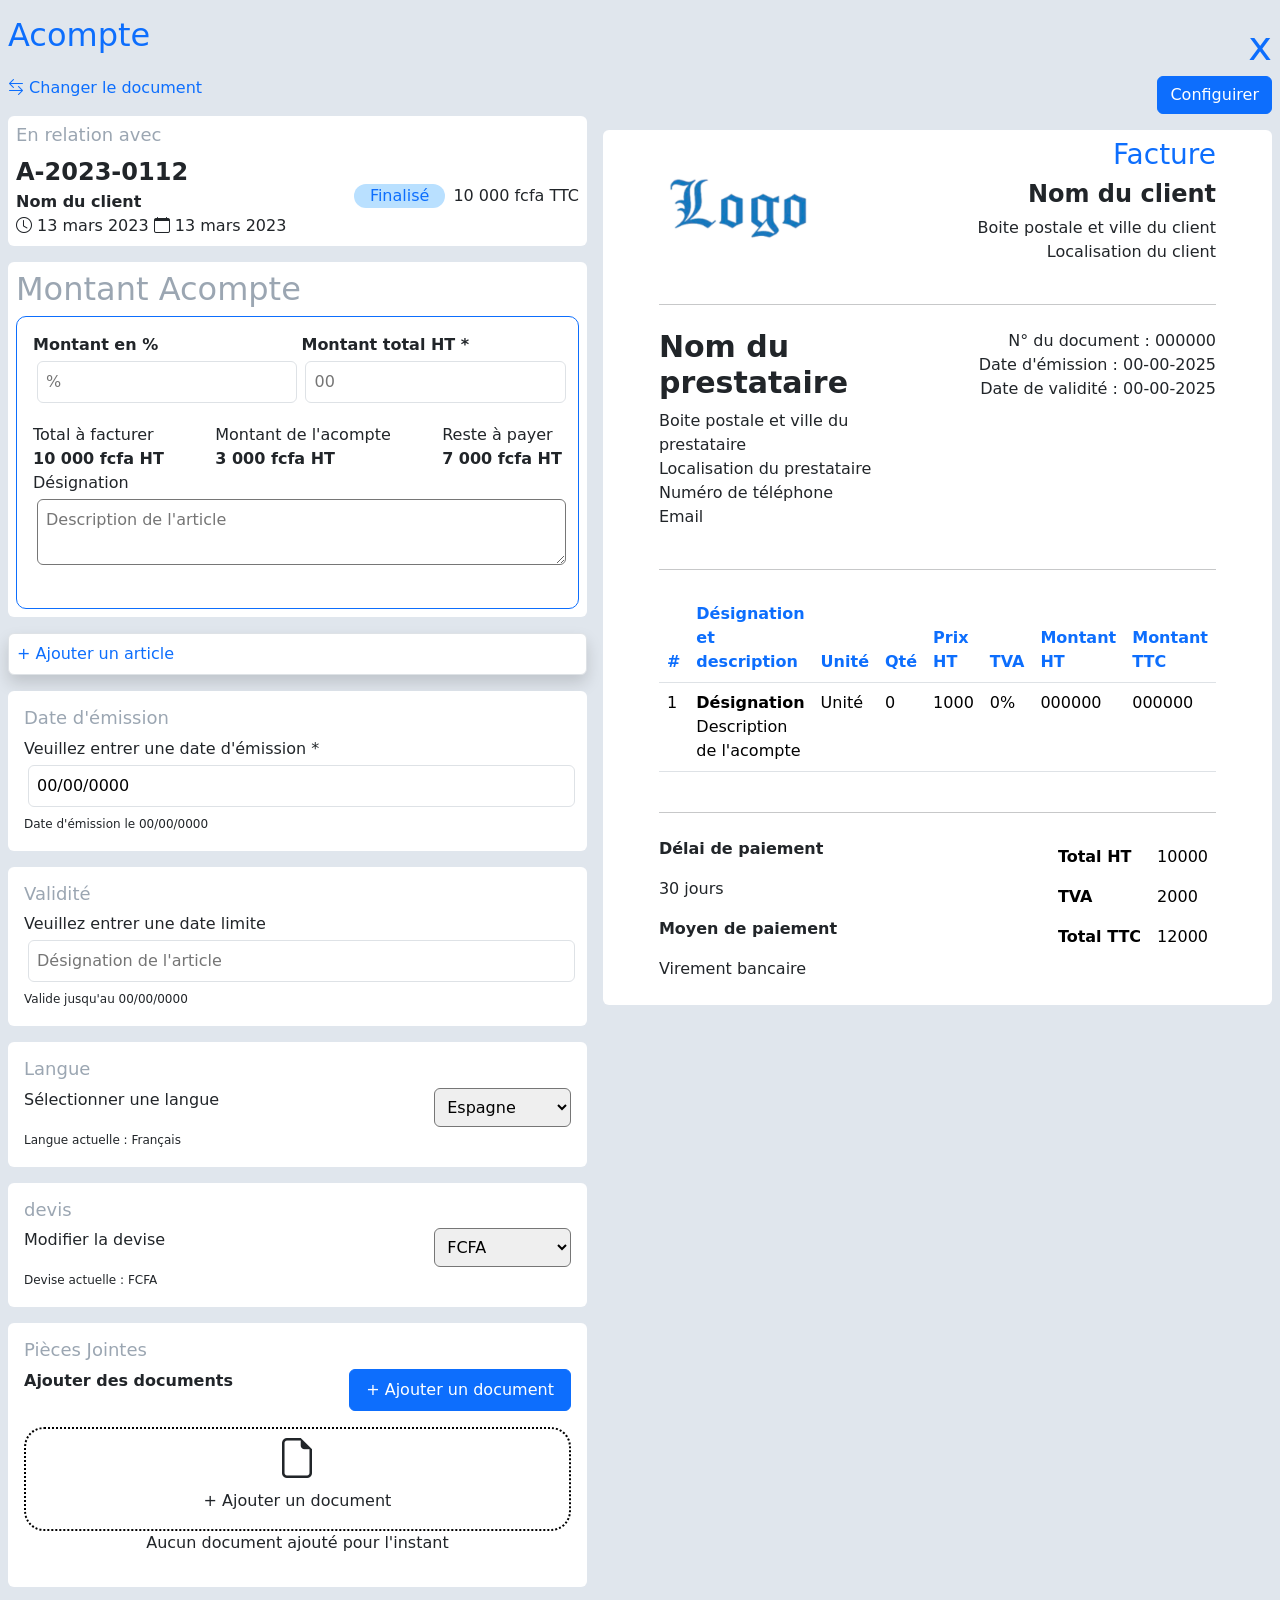
==== acompte.html @ 7ad30ef3 "mise à jour" ====
<!DOCTYPE html>
<html lang="en">

<head>
    <meta charset="UTF-8">
    <meta name="viewport" content="width=device-width, initial-scale=1.0">
    <title>crer acompte</title>
    <link href="https://cdn.jsdelivr.net/npm/bootstrap@5.3.8/dist/css/bootstrap.min.css" rel="stylesheet">
    <link rel="stylesheet" href="https://cdn.jsdelivr.net/npm/bootstrap-icons@1.11.3/font/bootstrap-icons.css">
    <link rel="stylesheet" href="style.css">
</head>

<body class="p-0 mx-2">

    <div class="d-flex mt-3 FAC1  justify-content-between">
        <h1 class="fs-2 text-primary">Acompte</h1>
        <span class="fs-1 text-primary">x</span>
    </div>

    <div class="d-flex gap-3 FAC ">
        <div class="d-flex w-100  flex-column">

            <div>
                <p class="text-primary">
                    <i class="bi bi-arrow-left-right"></i>
                    Changer le document
                </p>
            </div>

            <div class="rounded bg-white p-2">
                <h5 class="relation">En relation avec</h5>

                <div class="d-flex FAC justify-content-between">
                    <div class="">
                        <span class="fs-4 fw-bolder"> A-2023-0112</span> <br>
                        <span class="fw-bolder">Nom du client</span> <br>
                        <i class="bi bi-clock"></i> 13 mars 2023
                        <i class="bi bi-calendar"></i> 13 mars 2023

                    </div>

                    <div class="d-flex align-items-center gap-2 ">
                        <div class="d-flex gap-2">
                            <button class="btn btn-primary p-0 fina px-3">Finalisé</button>

                        </div>
                        <h6 class="p-0 m-0"> 10 000 fcfa TTC</h6>
                    </div>
                </div>


            </div>

            <div class="rounded bg-white p-2 mt-3">
                <div class="d-flex FAC justify-content-between">
                    <h5 class="relation fs-2">Montant Acompte</h5>
                </div>
                <div class="d-flex flex-column p-3 justify-content-between nOMD ">

                    <div class="d-flex FAC gap-2 w-100">
                        <form method="get" action="" class="w-100">
                            <p>
                                <label class="fw-bold" for="prenom">Montant en % </label> <br>
                                <input type="text" required name="prenom" id="prenom" placeholder="%"
                                    class="w-100 p-2 border rounded m-1" size="30" maxlength="20">
                            </p>
                        </form>
                        <form method="get" action="" class="w-100">
                            <p>
                                <label class="fw-bold" for="prenom">Montant total HT *</label> <br>
                                <input type="text" required name="prenom" id="prenom" placeholder="00"
                                    class="w-100 p-2 border rounded m-1" size="30" maxlength="20">
                            </p>
                        </form>

                    </div>

                    <div class="d-flex align-items-center justify-content-center justify-content-between">

                        <div>
                            Total à facturer <br>
                            <span class="fw-bolder">10 000 fcfa HT</span>
                        </div>
                        <div>
                            Montant de l'acompte<br>
                            <span class="fw-bolder">3 000 fcfa HT</span>
                        </div>
                        <div>
                            Reste à payer<br>
                            <span class="fw-bolder">7 000 fcfa HT</span>
                        </div>

                    </div>

                    <form method="get" action="" class="h-25">
                        <p>
                            <label for="ameliorer">Désignation</label><br>
                            <textarea name="ameliorer" id="ameliorer" placeholder="Description de l'article"
                                class="w-100 p-2 rounded m-1"></textarea>
                        </p>
                    </form>


                </div>
            </div>

            <button class="btn border bg-white shadow p-2 text-primary mt-3 cursor-pointer text-start">+ Ajouter un
                article</button>

            <div class="rounded bg-white p-3 mt-3">
                <div class="d-flex flex-column justify-content-between">
                    <h5 class="relation">Date d'émission</h5>
                    <form method="get" action="" class="w-100">
                        <p class="p-0 m-0">
                            <label for="prenom">Veuillez entrer une date d'émission *</label> <br>
                            <input type="text" required name="prenom" id="prenom" placeholder="" value="00/00/0000"
                                class="w-100 p-2 border rounded m-1" size="30" maxlength="20">
                        </p>
                        <span class="jus p-0 m-0">Date d'émission le 00/00/0000</span>
                    </form>
                </div>
            </div>

            <div class="rounded bg-white p-3 mt-3 ">
                <div class="d-flex flex-column justify-content-between">
                    <h5 class="relation">Validité </h5>
                    <form method="get" action="" class="w-100">
                        <p class="p-0 m-0">
                            <label for="prenom">Veuillez entrer une date limite </label> <br>
                            <input type="text" required name="prenom" id="prenom"
                                placeholder="Désignation de l'article " class="w-100 p-2 border rounded m-1" size="30"
                                maxlength="20">
                        </p>
                        <span class="jus p-0 m-0">Valide jusqu'au 00/00/0000</span>
                    </form>
                </div>
            </div>

            <div class="rounded bg-white p-3 mt-3">
                <div class="d-flex flex-column justify-content-between">
                    <h5 class="relation">Langue </h5>
                    <form method="get" action="">
                        <p class="d-flex justify-content-between p-0 m-0">
                            <label for="pays">Sélectionner une langue</label>
                            <select name="pays" id="pays" class="rounded p-2 w-25">
                                <option value="espagne">Espagne</option>
                                <option value="royaume-uni">Royaume-Uni</option>
                                <option value="canada">Canada</option>
                                <option value="japon">Japon</option>
                            </select>
                        </p>
                        <span class="jus p-0 m-0">Langue actuelle : Français</span>
                    </form>
                </div>
            </div>
            <div class="rounded bg-white p-3 mt-3">
                <div class="d-flex flex-column justify-content-between">
                    <h5 class="relation">devis </h5>
                    <form method="get" action="">
                        <p class="d-flex justify-content-between p-0 m-0">
                            <label for="pays">Modifier la devise</label>
                            <select name="pays" id="pays" class="rounded p-2 w-25">
                                <option value="espagne">FCFA</option>
                                <option value="royaume-uni">Dollar</option>
                                <option value="canada">Euro</option>
                                <!-- <option value="japon">Japon</option> -->
                            </select>
                        </p>
                        <span class="jus p-0 m-0">Devise actuelle : FCFA</span>
                    </form>
                </div>
            </div>

            <div class="rounded bg-white p-3 mb-3 mt-3">
                <div class="d-flex flex-column justify-content-between">
                    <h5 class="relation">Pièces Jointes </h5>
                    <form method="get" action="">
                        <p class="d-flex justify-content-between p-0 m-0">
                            <label class="fw-bolder" for="pays">Ajouter des documents</label>
                            <button class="btn btn-primary py-2  px-3">+ Ajouter un document</button>
                        </p>
                        <div class="d-flex document mt-3 align-items-center justify-content-center flex-column">

                            <i class="bi bi-file-earmark fs-1"></i>
                            <p>+ Ajouter un document</p>

                        </div>
                    </form>
                    <p class="w-100 text-center"> Aucun document ajouté pour l'instant</p>
                </div>
            </div>
        </div>

        <div class="d-flex  flex-column  configui gap-3">

            <div class="d-flex align-items-end justify-content-end">
                <button class="btn btn-primary">Configuirer</button>

            </div>

            <div class="d-flex align-items-end w-auto configui justify-content-end">
                <div class="d-flex flex-column gap-2 bg-white p-2 rounded">
                    <div class="row align-items-center px-lg-5 px-3 gy-3">
                        <div class="col-lg-5 text-center text-lg-start">
                            <img src="image/logo.png" class="img-fluid w-75" alt="">
                        </div>

                        <div class="col-lg-7 text-lg-end text-center">
                            <h3 class="text-primary">Facture</h3>
                            <h4 class="fw-bolder">Nom du client</h4>
                            <p>
                                Boite postale et ville du client <br>
                                Localisation du client
                            </p>
                        </div>
                    </div>

                    <hr class="mx-5">
                    <div class="row px-lg-5 px-3 gy-4">
                        <div class="col-lg-6">
                            <h1 class="logo fw-bolder">Nom du prestataire</h1>

                            <p>
                                Boite postale et ville du prestataire <br>
                                Localisation du prestataire <br>
                                Numéro de téléphone <br>
                                Email
                            </p>
                        </div>

                        <div class="col-lg-6 text-lg-end">
                            <p>
                                N° du document : 000000 <br>
                                Date d'émission : 00-00-2025 <br>
                                Date de validité : 00-00-2025
                            </p>
                        </div>
                    </div>

                     <hr class="mx-5">

                    <div class="table-responsive px-lg-5 px-2">

                        <table class="table text-primary text-start">

                            <thead class="">
                                <tr>
                                    <th class="text-primary" >#</th>
                                    <th class="text-primary">Désignation et description</th>
                                    <th class="text-primary">Unité</th>
                                    <th class="text-primary">Qté</th>
                                    <th class="text-primary">Prix HT</th>
                                    <th class="text-primary">TVA</th>
                                    <th class="text-primary">Montant HT</th>
                                    <th class="text-primary">Montant TTC</th>
                                </tr>
                            </thead>

                            <tbody>

                                <tr>

                                    <td>1</td>

                                    <td class="text-start">
                                        <strong>Désignation</strong><br>
                                       Description de l'acompte<br>
                                    </td>

                                    <td>Unité</td>

                                    <td>0</td>

                                    <td>1000</td>

                                    <td>0%</td>

                                    <td>000000</td>

                                    <td>000000</td>

                                </tr>

                            </tbody>

                        </table>

                    </div>

                    <hr class="mx-5">


                    <div class="row px-lg-5 px-3 gy-4">

                        <div class="col-lg-6">

                            <p class="fw-bold">Délai de paiement</p>

                            <p>30 jours</p>

                            <p class="fw-bold">Moyen de paiement</p>

                            <p>Virement bancaire</p>

                        </div>

                        <div class="col-lg-6">

                            <table class="table table-borderless w-auto ms-lg-auto">

                                <tr>

                                    <th>Total HT</th>

                                    <td>10000</td>

                                </tr>

                                <tr>

                                    <th>TVA</th>

                                    <td>2000</td>

                                </tr>

                                <tr>

                                    <th>Total TTC</th>

                                    <td>12000</td>

                                </tr>

                            </table>

                        </div>

                    </div>
                </div>
            </div>

        </div>

    </div>

    </div>
    <script src="https://cdn.jsdelivr.net/npm/bootstrap@5.3.8/dist/js/bootstrap.bundle.min.js"></script>
</body>

</html>
---- style.css ----
body {
    background: #E0E6ED;
    overflow-x: hidden;
    padding-top: 170px;
}

.header {
    color: white;
    padding: 15px;
}

.nOMD {
    border-radius: 10px;
    border: 1px solid #0d6efd;
}

.jus {
    font-size: 12px;
}

.header-fixed {
    
    position: fixed;
    top: 0;
    left: 0;
    width: 100%;
    z-index: 1000;
}

.menu-card {
    background: white;
    border-radius: 10px;
    padding: 20px;
}

.pointer {
    cursor: pointer;
}

.relation {
    color: #9ba6b2;
}

.nav-tabs .nav-link {
    color: #333;
    border: none;
    border-radius: 8px;
    margin: 0 5px;
    padding: 10px 20px;
    transition: 0.3s;
}

.nav-tabs .nav-link:hover {
    background-color: #27375E;
    color: #fff;
}

.nav-tabs .nav-link.active {
    background-color: #89C7F4;
    color: #fff;
    font-weight: bold;
}

.nav-tabs {
    border-bottom: none;
}

.CONTENU {
    margin-top: 80px;
}

.document {
    border: 2px dotted black;
    border-radius: 20px;
}

.shadow-bottom {
    box-shadow: 0 6px 10px rgba(0, 0, 0, 0.4);
}

.auto {
    background-color: #27375E;
}

.conte {
    background-color: #E0E6ED;
}

.fact {
    background: #E0E6ED;
}

.clien {
    padding: 10px;
}

.police {
    font-size: 12px;
}

.Doc {
    font-size: 12px;
}

.Nom {
    font-size: 11px;
}

.offcan {
    width: 700px !important;

}

.fina {
    border-radius: 20px;
    background-color: #B9E0FF;
    border: none !important;
    color: #0d6efd;
}

.previ {
    border-bottom: 2px solid #0d6efd;
    font-size: 18px;
    width: 200px !important;
}

.card1{
    margin: 50px;
    padding: 10px;
    box-shadow: 0 6px 10px rgba(0, 0, 0, 0.4);
}

.card2{
    border: 1px solid rgb(69, 57, 236) !important;
    padding: 9px !important;
    margin: 4px;
    border-radius: 10px;
    /* height: 300px !important */
    
}


.relation {
    font-size: 18px;
}

.logo {
    font-size: 30px;
}

.Desi {
    overflow-x: auto !important;

}

.desi1 {
    font-size: 12px !important;
    color: #0d6efd;

}

.desi3 {

    border-bottom: 3px solid #0d6efd;
    ;
}

.desi2 {
    font-size: 13px !important;
    color: black;
}

.hrdesi {
    /* background-color: #0d6efd !important; */
    border: 2px solid #0d6efd
}

.svc{
    width: 95%;
    gap: 60px !important;
}

.svc1{
    color: #327be9;
}
.colr{
    color: #767a85;
}
.peti{
    font-size: 11px;
}
.final{
    background-color: #a4c3f1;
    border-radius: 10px;
    padding-inline: 20px !important;
    color: #135bc8;
}



.configui {
    width: 100%;
}

.configui>div {
    width: 100%;
    max-width: 1100px;
}

.logo {
    font-size: 30px;
}


.demo-box {
    background: #FFFFFF;
    border-radius: 6px;
}

.cole {
    width: 15px;
    height: 15px;
    background: #575b5e;
    border-radius: 3px;
}

.cole1 {
    width: 15px;
    height: 15px;
    background: #FE7437;
    border-radius: 3px;
}
.cole2 {
    width: 15px;
    height: 15px;
    background: #EEEEEE;
    border-radius: 3px;
}

.box-2{
    background-color: #FFFFFF !important;
    display: flex;
    align-items: center;
    justify-content: center !important;
    /* height: 400px !important; */

    overflow-y: auto;
    max-height: 470px; /* ou 400px / 500px selon ton layout */
    
    /* cache scrollbar */
    scrollbar-width: none; /* Firefox */
    -ms-overflow-style: none; /* IE et Edge */
}

/* Chrome, Safari */
.box-2::-webkit-scrollbar{
    display: none;
}

.box-3{
    height: 4px !important;
    width: 100% !important;
    background-color: #a2a1a2 !important;
    display: flex;
    align-items: center;
    /* justify-content: center !important; */
}
.bx1{
    height: 4px !important;
    width: 140px !important;
    background-color: #769eee !important;
    display: flex;
    /* align-items: center; */
    /* justify-content: center !important; */
}

.cursor-pointer {
    cursor: pointer !important;
}

.entete{
    background: #2B375C;
background: linear-gradient(0deg,rgba(43, 55, 92, 0.99) 77%, rgba(53, 72, 136, 1) 91%);
}





@media (max-width: 1440px) {
    .CONTENU {
        width: 100%;
    }

    .menu {
        width: auto !important;
    }

    .menu1 {
        width: 100% !important;

    }

}



/* =======================
   DESKTOP (ton design)
======================= */
.menu {
    display: flex;
    gap: 10px;
}

.menu-item {
    width: 100%;
    border-left: 1px solid white;
    padding: 10px;
}

.menu-item label {
    font-weight: bold;
    display: block;
    margin-bottom: 10px;
}

.submenu p {
    margin: 5px 0;
}

/* cacher checkbox desktop */
.menu-item input {
    display: none;
}

/* =======================
   MOBILE
======================= */
@media (max-width:768px) {

    .CONTENU {
        margin-top: 220px;
    }

    .FAC,
    .FAC1 {
        flex-direction: column;
    }

    .FAC1 {
        flex-direction: column;
        align-items: center;
        justify-content: center;
    }

    .signalé {
        flex-direction: column;
    }

    .signalé1 {
        flex-direction: column;
    }

    .clien {
        width: 100% !important;
    }

    .clien4 {
        display: flex;
        align-items: center;
        justify-content: center;
    }

    .menu {
        flex-direction: column;
        position: relative;
    }

    .menuli {
        width: 80% !important;
        display: flex !important;
        align-items: center !important;

    }

    .header {
        display: flex;
        flex-direction: column;
        gap: 10px;
    }

    .menu-item {
        position: relative;
    }

    .menu-item label {
        padding: 15px;
        border-radius: 12px;
        background: #3C54AA;
        display: block;
        cursor: pointer;
    }

    /* submenu caché */
    .submenu {
        position: absolute;
        top: 90%;
        left: 0;
        width: 100%;
        border-radius: 11px;
        color: black;
        background: #e0e5ec;
        display: none;
        z-index: 999;
    }


    /* ouverture sans pousser les autres */
    .menu-item input:checked~.submenu {
        display: block;
    }

    .submenu p {
        padding: 12px 15px;
        margin: 0;
        border-top: 1px solid rgba(255, 255, 255, .2);
    }

    .submenu p:hover {
        background: #0a58ca;
    }

    .svc{
        flex-direction: column;
    }
}

@media (max-width: 425px) {
    .configui {
        width: 400px !important;
        /* background-color: #198754 !important; */
    }

    .table {
        font-size: 12px;
    }

    .desi1 {
        font-size: 6px !important;
        color: #0d6efd;

    }
}
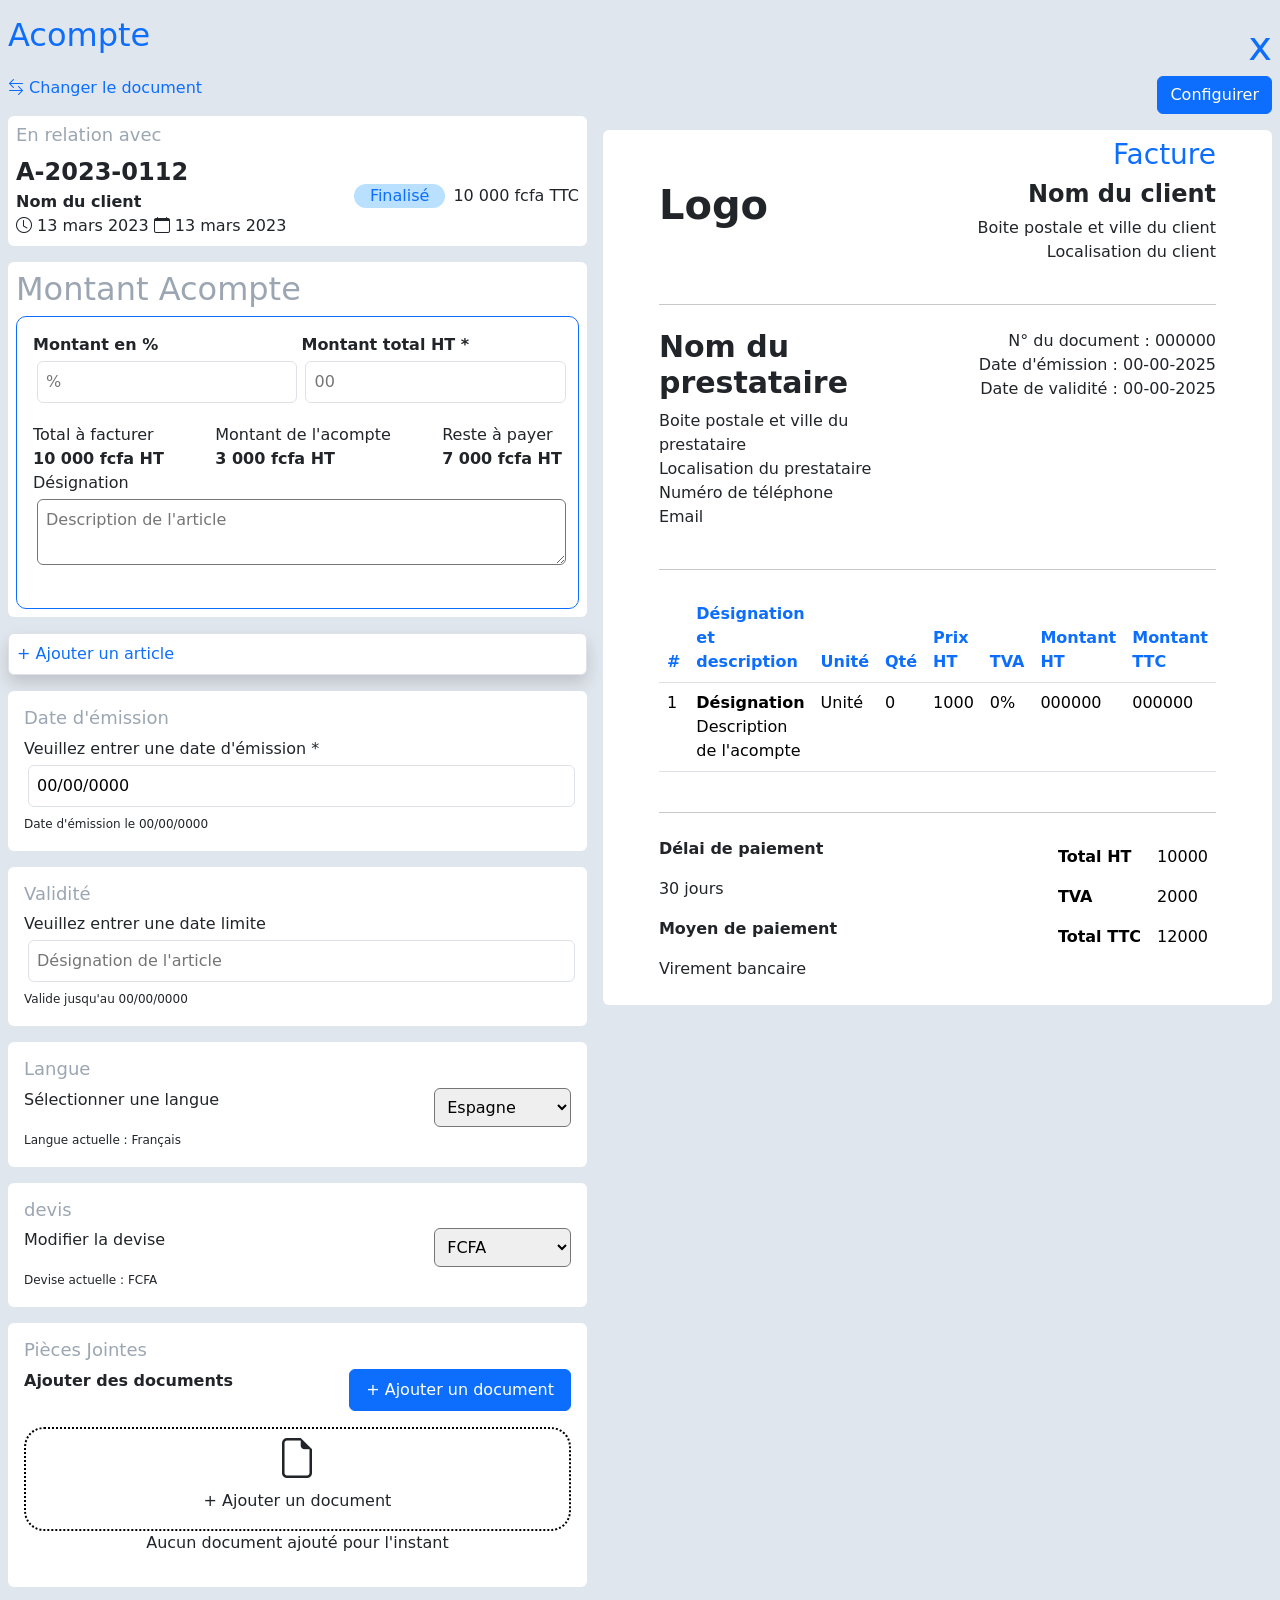
==== commit 6f0b3cdc: "mise à jour" ====
--- a/acompte.html
+++ b/acompte.html
@@ -202,7 +202,7 @@
                 <div class="d-flex flex-column gap-2 bg-white p-2 rounded">
                     <div class="row align-items-center px-lg-5 px-3 gy-3">
                         <div class="col-lg-5 text-center text-lg-start">
-                            <img src="image/logo.png" class="img-fluid w-75" alt="">
+                            <h1 class="fs-1 fw-bold">Logo</h1>
                         </div>
 
                         <div class="col-lg-7 text-lg-end text-center">
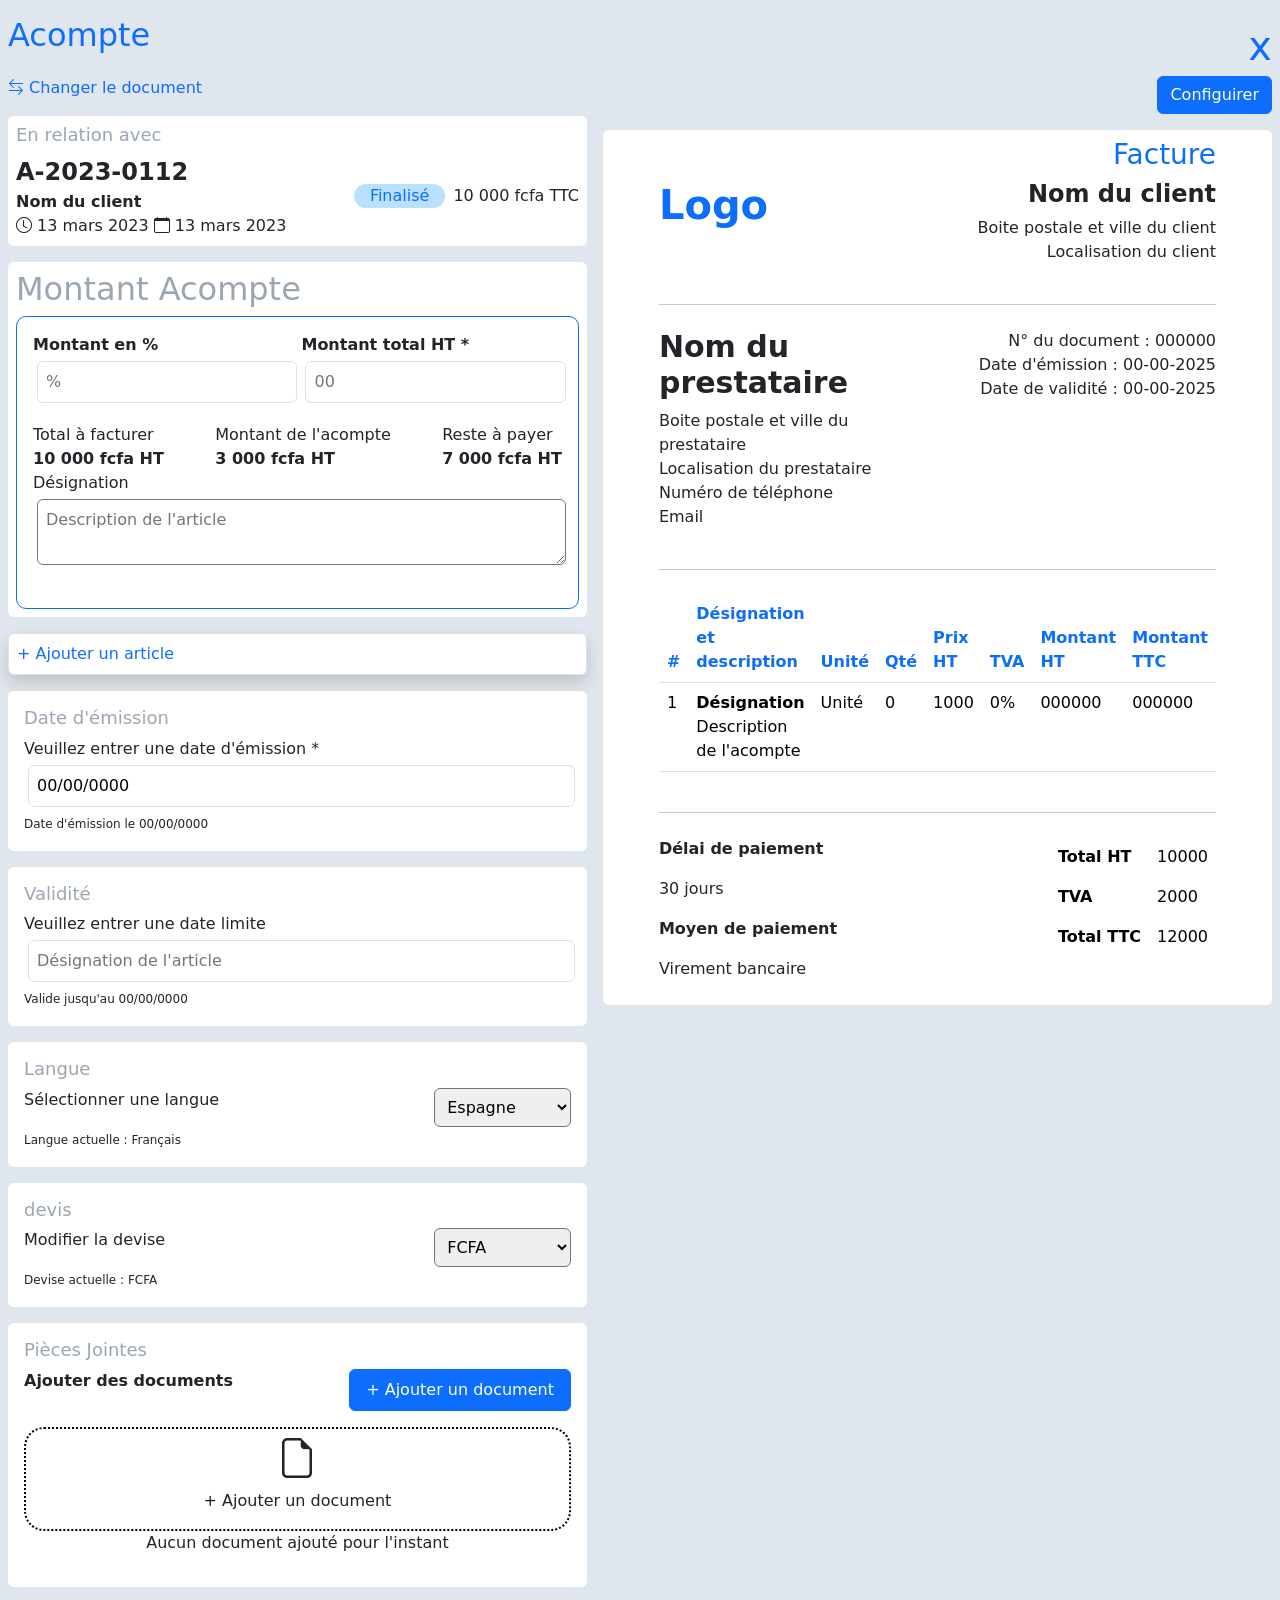
==== commit 15770882: "mise à jour" ====
--- a/acompte.html
+++ b/acompte.html
@@ -202,7 +202,7 @@
                 <div class="d-flex flex-column gap-2 bg-white p-2 rounded">
                     <div class="row align-items-center px-lg-5 px-3 gy-3">
                         <div class="col-lg-5 text-center text-lg-start">
-                            <h1 class="fs-1 fw-bold">Logo</h1>
+                            <h1 class="fs-1 text-primary fw-bold">Logo</h1>
                         </div>
 
                         <div class="col-lg-7 text-lg-end text-center">
--- a/style.css
+++ b/style.css
@@ -21,6 +21,7 @@
 .header-fixed {
     
     position: fixed;
+    align-items: start;
     top: 0;
     left: 0;
     width: 100%;
@@ -57,7 +58,7 @@
 
 .nav-tabs .nav-link.active {
     background-color: #89C7F4;
-    color: #fff;
+    color: #301fe1;
     font-weight: bold;
 }
 
@@ -177,11 +178,16 @@
 
 .svc{
     width: 95%;
-    gap: 60px !important;
+    gap: 20px !important;
 }
 
 .svc1{
     color: #327be9;
+    font-size: 14px;
+}
+.svc2{
+    
+    font-size: 13px;
 }
 .colr{
     color: #767a85;
@@ -218,22 +224,22 @@
 }
 
 .cole {
-    width: 15px;
-    height: 15px;
-    background: #575b5e;
+    width: 30px;
+    height: 25px;
+    background: #E14324;
     border-radius: 3px;
 }
 
 .cole1 {
-    width: 15px;
-    height: 15px;
-    background: #FE7437;
+   width: 30px;
+    height: 25px;
+    background: #2EC237;
     border-radius: 3px;
 }
 .cole2 {
-    width: 15px;
-    height: 15px;
-    background: #EEEEEE;
+    width: 30px;
+    height: 25px;
+    background: #1D4E80;
     border-radius: 3px;
 }
 
@@ -283,6 +289,20 @@
 background: linear-gradient(0deg,rgba(43, 55, 92, 0.99) 77%, rgba(53, 72, 136, 1) 91%);
 }
 
+.prod{
+    color: #656668;
+}
+
+.tex1{
+    font-size: 13px;
+}
+.tex2{
+    font-size: 14px;
+}
+
+.fad{
+    gap: 60px !important;
+}
 
 
 
@@ -290,6 +310,7 @@
 @media (max-width: 1440px) {
     .CONTENU {
         width: 100%;
+        margin-top: 90px;
     }
 
     .menu {
@@ -310,19 +331,33 @@
 ======================= */
 .menu {
     display: flex;
-    gap: 10px;
+
 }
 
 .menu-item {
     width: 100%;
-    border-left: 1px solid white;
+    text-align: start;
+   
     padding: 10px;
+}
+
+.zey{
+     border-left: 1px solid white;
+     font-size: 13px;
+     padding: 0;
+     padding-left: 10px;
+}
+
+.zey1{
+     
+     font-size: 13px;
+     padding: 0;
 }
 
 .menu-item label {
     font-weight: bold;
     display: block;
-    margin-bottom: 10px;
+    /* margin-bottom: 10px; */
 }
 
 .submenu p {
@@ -340,7 +375,7 @@
 @media (max-width:768px) {
 
     .CONTENU {
-        margin-top: 220px;
+        margin-top: 150px;
     }
 
     .FAC,
@@ -375,6 +410,7 @@
     .menu {
         flex-direction: column;
         position: relative;
+        
     }
 
     .menuli {
@@ -414,7 +450,7 @@
         display: none;
         z-index: 999;
     }
-
+    
 
     /* ouverture sans pousser les autres */
     .menu-item input:checked~.submenu {
@@ -434,6 +470,16 @@
     .svc{
         flex-direction: column;
     }
+
+    .zey{
+     border-left: none !important;
+     font-size: 13px;
+     padding: 0;
+     /* padding-left: 10px; */
+}
+.prod{
+    color: white;
+}
 }
 
 @media (max-width: 425px) {
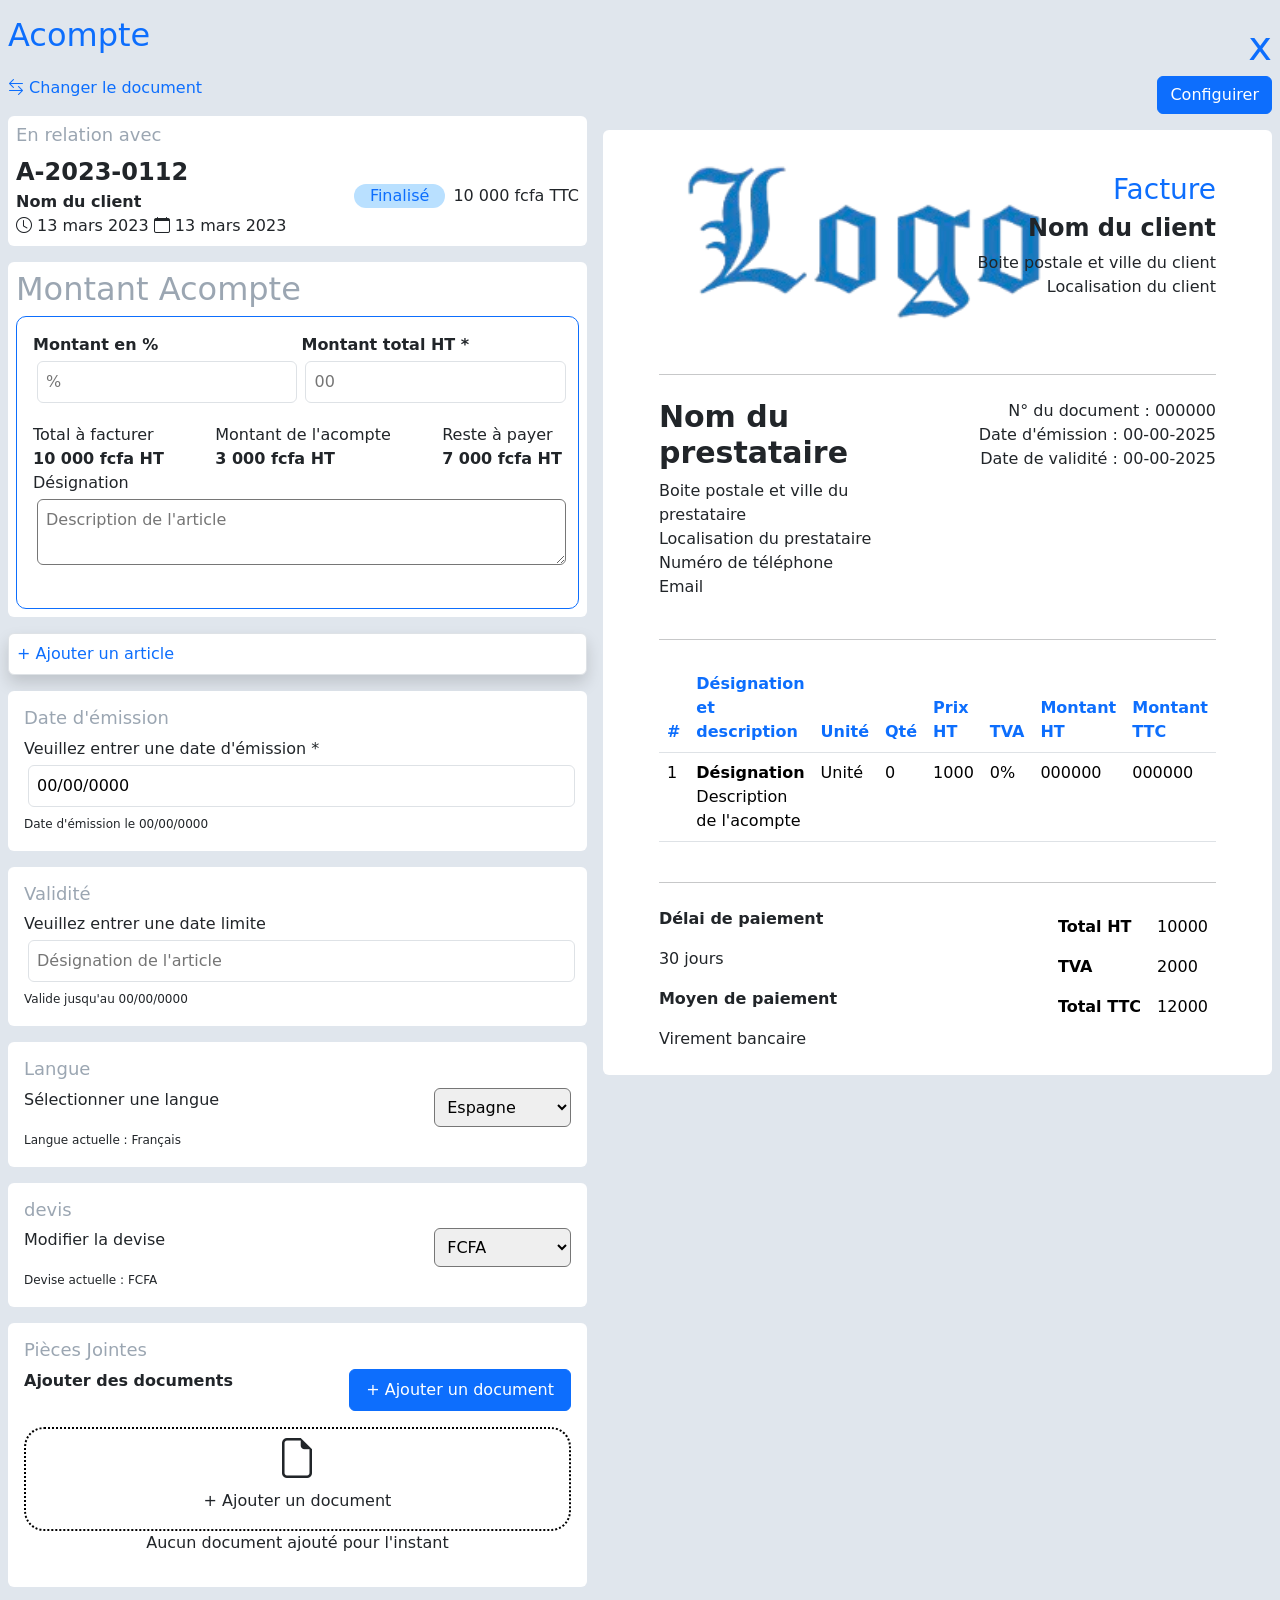
==== commit 47cca1d1: "mise à jour" ====
--- a/acompte.html
+++ b/acompte.html
@@ -202,7 +202,7 @@
                 <div class="d-flex flex-column gap-2 bg-white p-2 rounded">
                     <div class="row align-items-center px-lg-5 px-3 gy-3">
                         <div class="col-lg-5 text-center text-lg-start">
-                            <h1 class="fs-1 text-primary fw-bold">Logo</h1>
+                           <img src="./image/logo.png" alt="">
                         </div>
 
                         <div class="col-lg-7 text-lg-end text-center">
--- a/style.css
+++ b/style.css
@@ -132,7 +132,7 @@
 }
 
 .card2{
-    border: 1px solid rgb(69, 57, 236) !important;
+    border: 1px solid rgb(57, 206, 236) !important;
     padding: 9px !important;
     margin: 4px;
     border-radius: 10px;
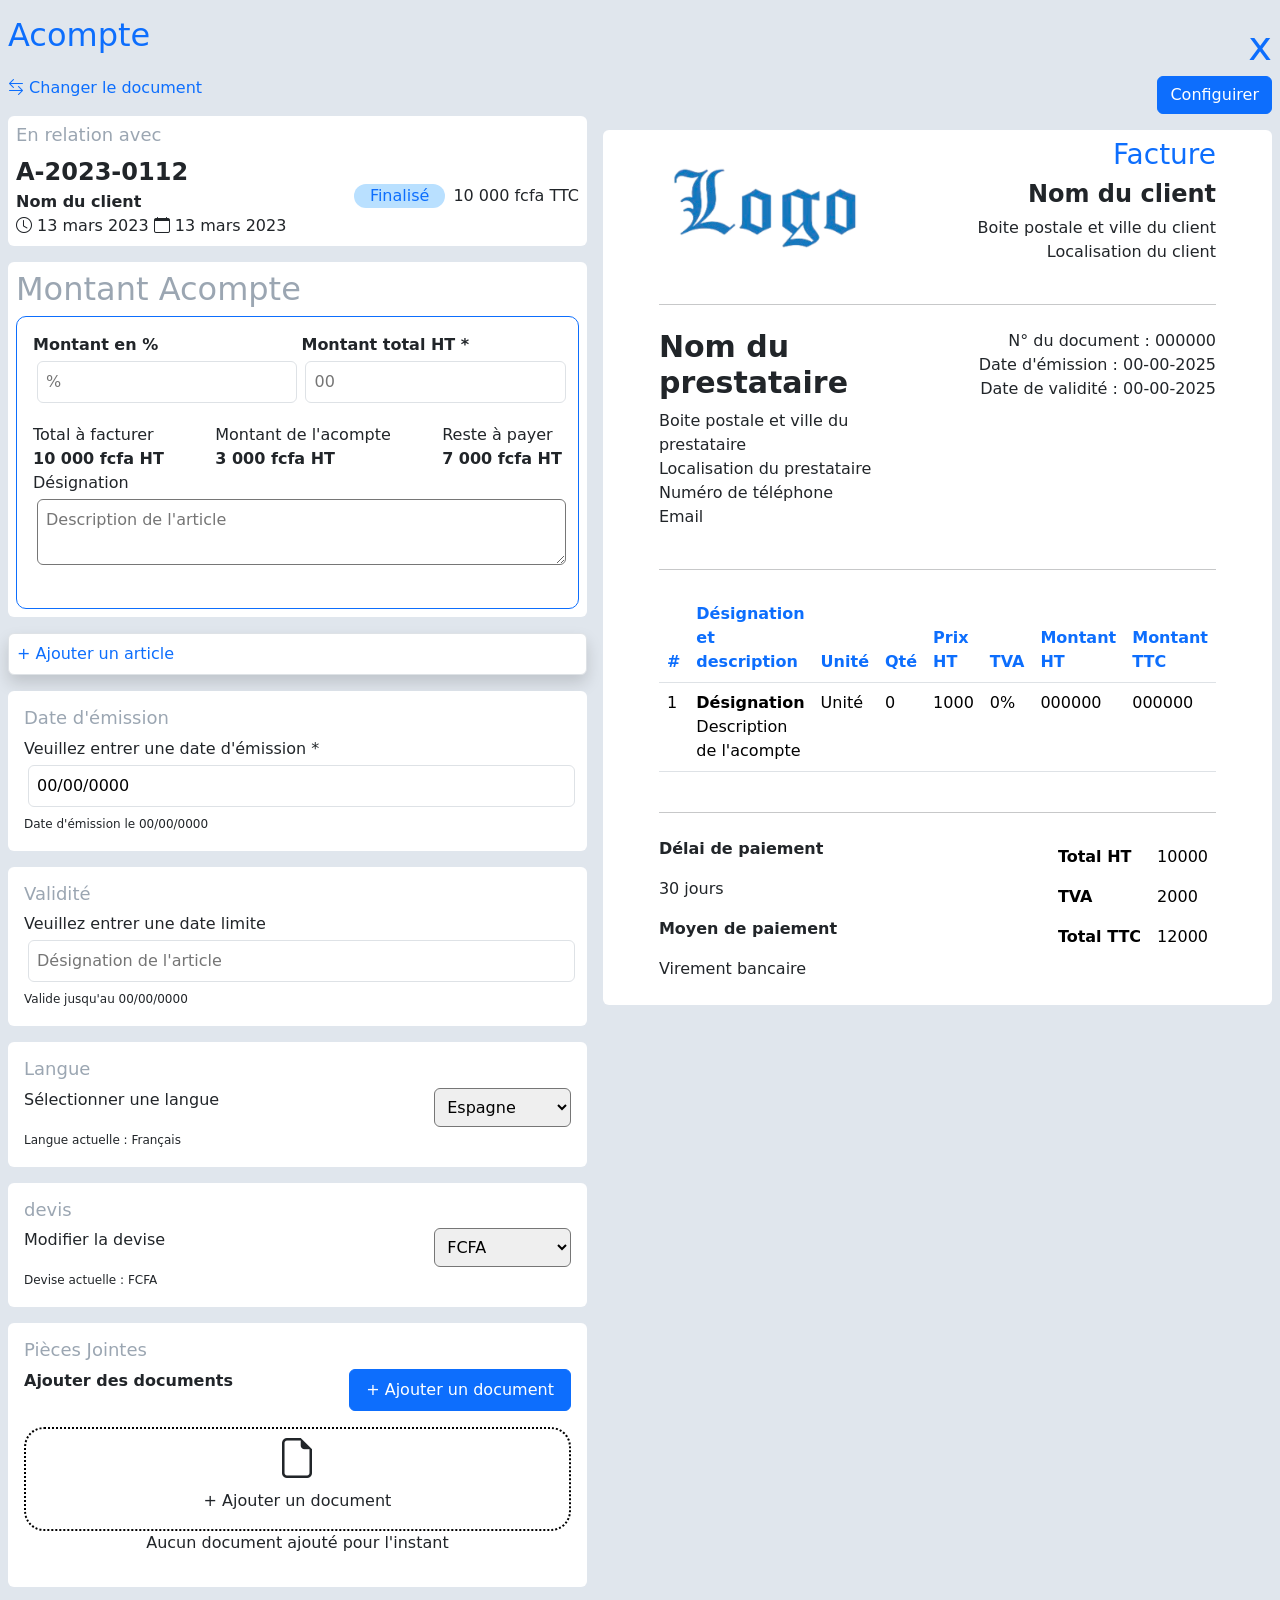
==== commit 41d84c05: "mise a jous" ====
--- a/acompte.html
+++ b/acompte.html
@@ -202,7 +202,7 @@
                 <div class="d-flex flex-column gap-2 bg-white p-2 rounded">
                     <div class="row align-items-center px-lg-5 px-3 gy-3">
                         <div class="col-lg-5 text-center text-lg-start">
-                           <img src="./image/logo.png" alt="">
+                           <img src="./image/logo.png" class="img-fluid" alt="">
                         </div>
 
                         <div class="col-lg-7 text-lg-end text-center">
